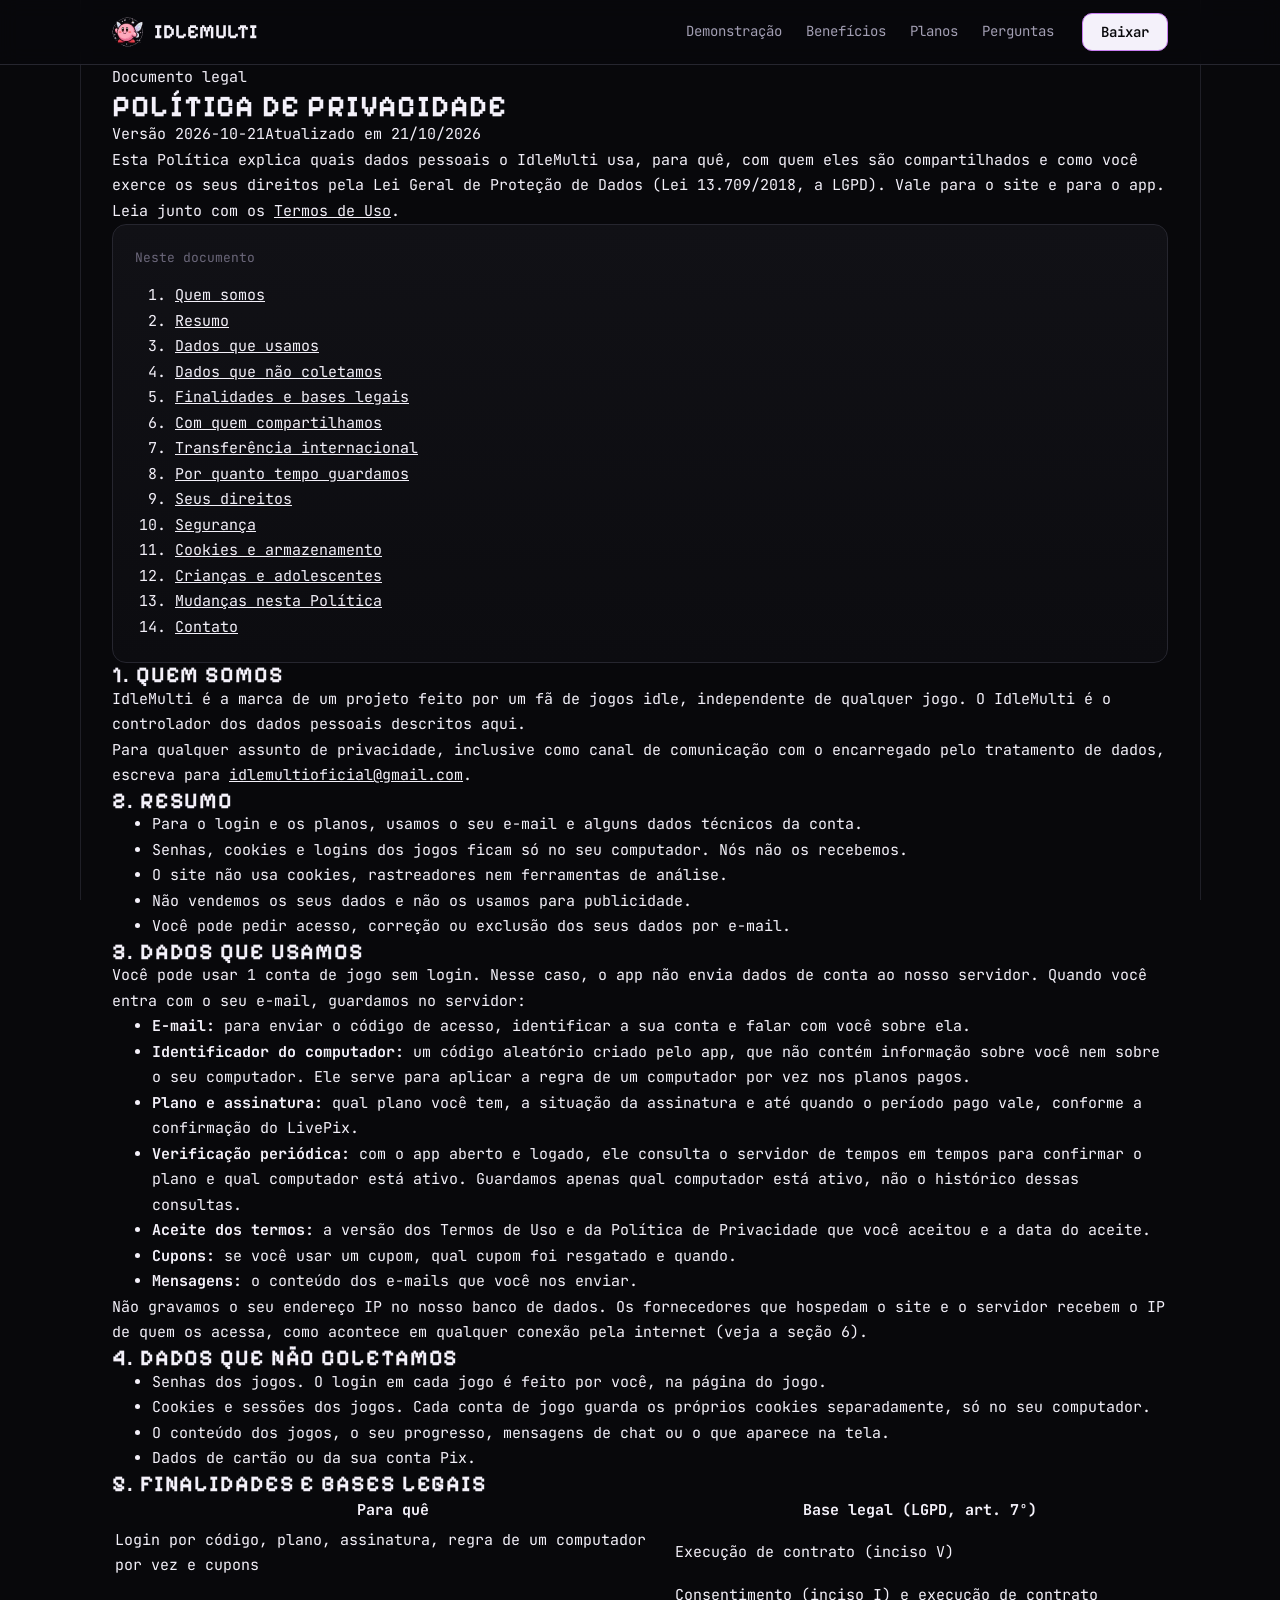
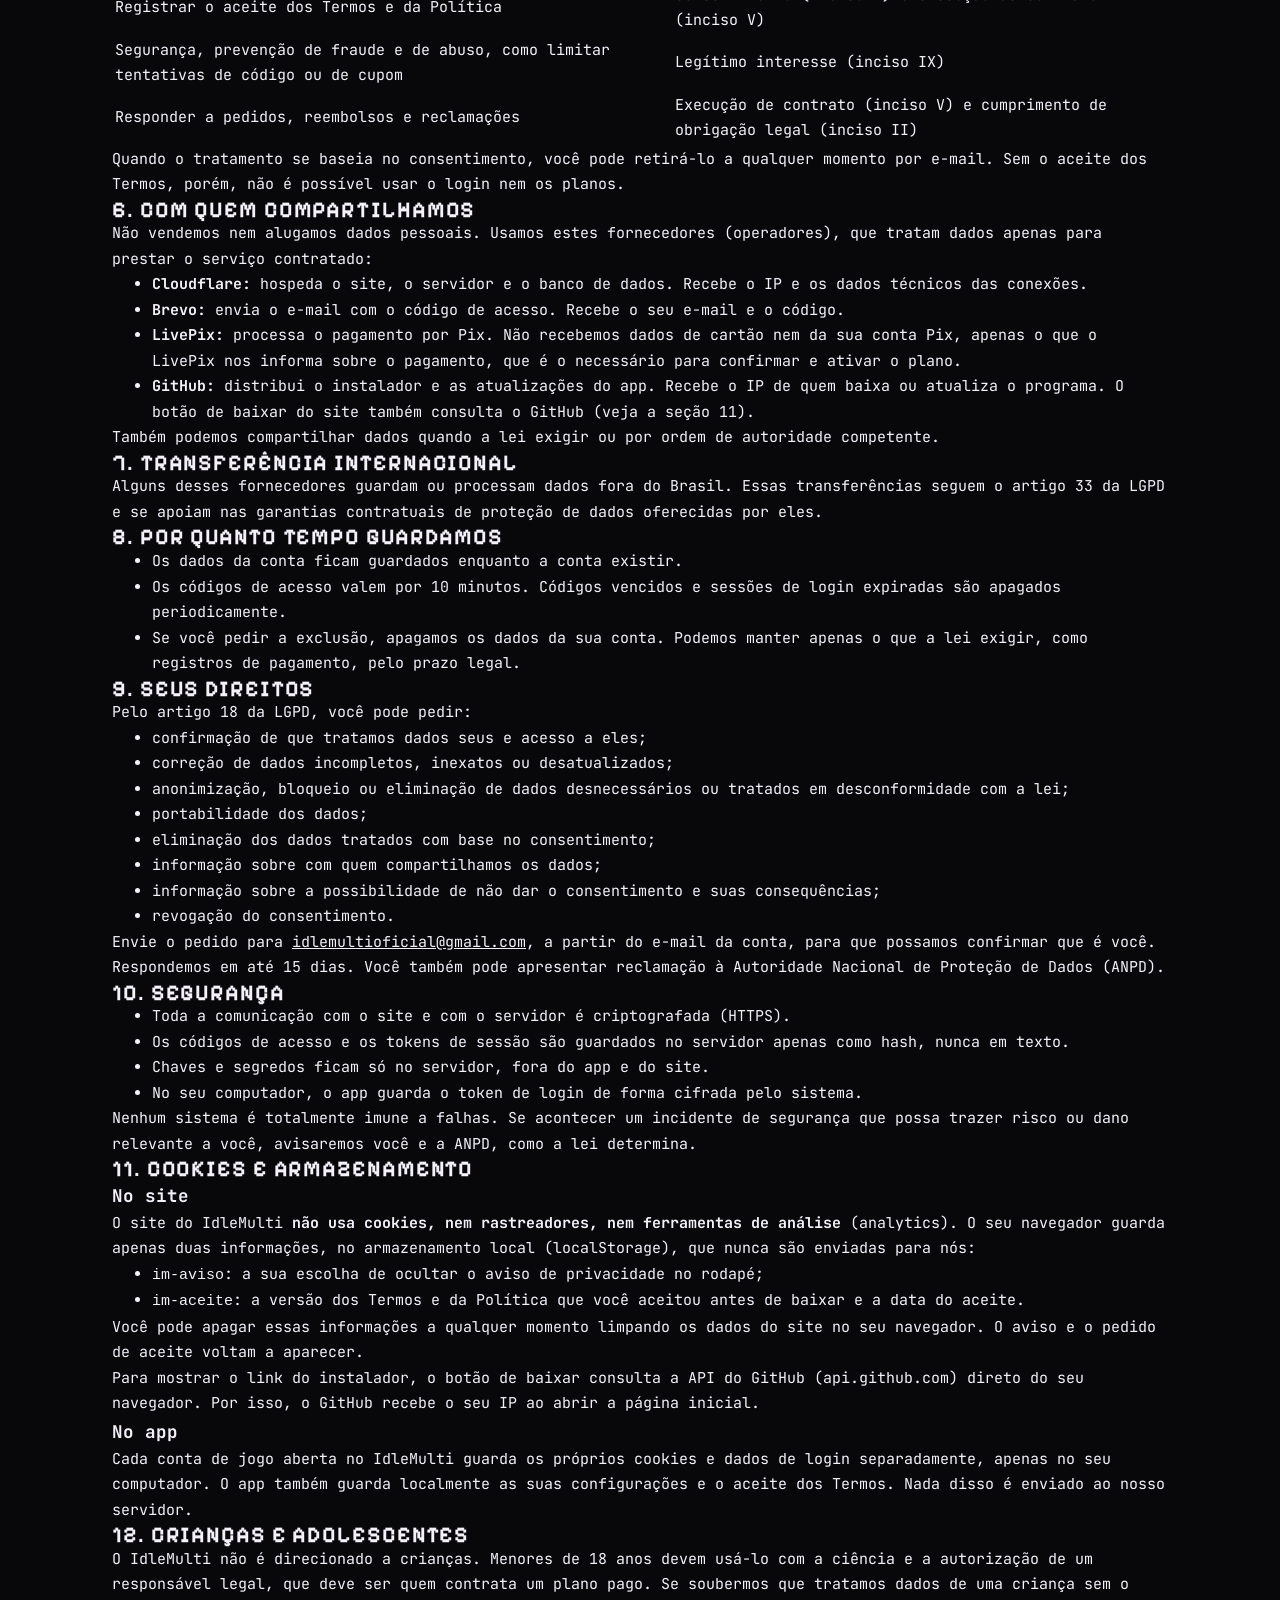
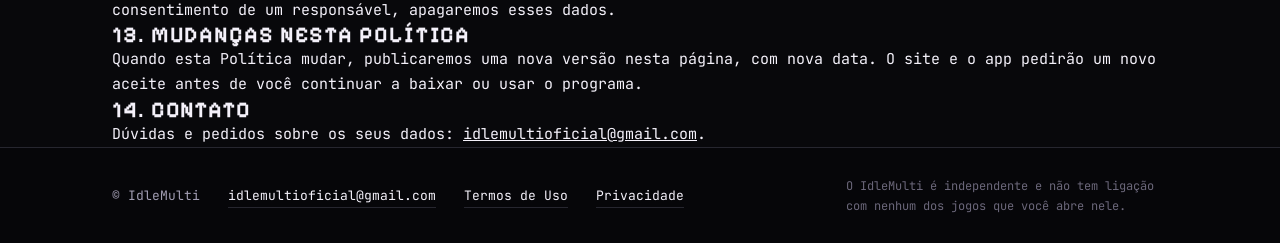
==== public/privacidade.html @ a4b006ac "Privacidade: descrever a verificação periódica com precisão Co-Authored-By: Claude Opus 5.5 <noreply" ====
<!doctype html>
<html lang="pt-BR">
<head>
<meta charset="utf-8">
<meta name="viewport" content="width=device-width, initial-scale=1">
<title>Política de Privacidade - IdleMulti</title>
<meta name="description" content="Política de Privacidade do IdleMulti: quais dados usamos, para quê, com quem compartilhamos e como exercer seus direitos pela LGPD.">
<meta name="theme-color" content="#08080b">
<link rel="icon" href="assets/logo.png" type="image/png">
<link rel="preload" href="assets/fonts/PixelifySans.ttf" as="font" type="font/ttf" crossorigin>
<link rel="stylesheet" href="styles.css">
</head>
<body>

<header class="nav">
  <div class="wrap nav-in">
    <a class="brand" href="/" aria-label="IdleMulti, página inicial">
      <img src="assets/logo.png" alt="" width="32" height="32">
      <span>IdleMulti</span>
    </a>
    <nav aria-label="Seções do site">
      <a href="/#demo">Demonstração</a>
      <a href="/#beneficios">Benefícios</a>
      <a href="/#planos">Planos</a>
      <a href="/#faq">Perguntas</a>
    </nav>
    <a class="btn btn-solid" href="/#planos">Baixar</a>
  </div>
</header>

<main class="doc-page">
  <div class="wrap doc-wrap">
    <header class="doc-head">
      <p class="doc-kicker">Documento legal</p>
      <h1 class="pixel">Política de Privacidade</h1>
      <p class="doc-meta"><span>Versão 2026-10-21</span><span>Atualizado em 21/10/2026</span></p>
      <p class="doc-intro">Esta Política explica quais dados pessoais o IdleMulti usa, para quê, com quem eles são compartilhados e como você exerce os seus direitos pela Lei Geral de Proteção de Dados (Lei 13.709/2018, a LGPD). Vale para o site e para o app. Leia junto com os <a href="/termos.html">Termos de Uso</a>.</p>
    </header>

    <nav class="card toc" aria-label="Neste documento">
      <p class="card-title">Neste documento</p>
      <ol>
        <li><a href="#quem">Quem somos</a></li>
        <li><a href="#resumo">Resumo</a></li>
        <li><a href="#coletamos">Dados que usamos</a></li>
        <li><a href="#nao-coletamos">Dados que não coletamos</a></li>
        <li><a href="#bases">Finalidades e bases legais</a></li>
        <li><a href="#operadores">Com quem compartilhamos</a></li>
        <li><a href="#internacional">Transferência internacional</a></li>
        <li><a href="#retencao">Por quanto tempo guardamos</a></li>
        <li><a href="#direitos">Seus direitos</a></li>
        <li><a href="#seguranca">Segurança</a></li>
        <li><a href="#cookies">Cookies e armazenamento</a></li>
        <li><a href="#menores">Crianças e adolescentes</a></li>
        <li><a href="#mudancas">Mudanças nesta Política</a></li>
        <li><a href="#contato">Contato</a></li>
      </ol>
    </nav>

    <article class="doc">
      <section id="quem">
        <h2 class="pixel">1. Quem somos</h2>
        <p>IdleMulti é a marca de um projeto feito por um fã de jogos idle, independente de qualquer jogo. O IdleMulti é o controlador dos dados pessoais descritos aqui.</p>
        <p>Para qualquer assunto de privacidade, inclusive como canal de comunicação com o encarregado pelo tratamento de dados, escreva para <a href="mailto:idlemultioficial@gmail.com">idlemultioficial@gmail.com</a>.</p>
      </section>

      <section id="resumo">
        <h2 class="pixel">2. Resumo</h2>
        <ul>
          <li>Para o login e os planos, usamos o seu e-mail e alguns dados técnicos da conta.</li>
          <li>Senhas, cookies e logins dos jogos ficam só no seu computador. Nós não os recebemos.</li>
          <li>O site não usa cookies, rastreadores nem ferramentas de análise.</li>
          <li>Não vendemos os seus dados e não os usamos para publicidade.</li>
          <li>Você pode pedir acesso, correção ou exclusão dos seus dados por e-mail.</li>
        </ul>
      </section>

      <section id="coletamos">
        <h2 class="pixel">3. Dados que usamos</h2>
        <p>Você pode usar 1 conta de jogo sem login. Nesse caso, o app não envia dados de conta ao nosso servidor. Quando você entra com o seu e-mail, guardamos no servidor:</p>
        <ul>
          <li><strong>E-mail:</strong> para enviar o código de acesso, identificar a sua conta e falar com você sobre ela.</li>
          <li><strong>Identificador do computador:</strong> um código aleatório criado pelo app, que não contém informação sobre você nem sobre o seu computador. Ele serve para aplicar a regra de um computador por vez nos planos pagos.</li>
          <li><strong>Plano e assinatura:</strong> qual plano você tem, a situação da assinatura e até quando o período pago vale, conforme a confirmação do LivePix.</li>
          <li><strong>Verificação periódica:</strong> com o app aberto e logado, ele consulta o servidor de tempos em tempos para confirmar o plano e qual computador está ativo. Guardamos apenas qual computador está ativo, não o histórico dessas consultas.</li>
          <li><strong>Aceite dos termos:</strong> a versão dos Termos de Uso e da Política de Privacidade que você aceitou e a data do aceite.</li>
          <li><strong>Cupons:</strong> se você usar um cupom, qual cupom foi resgatado e quando.</li>
          <li><strong>Mensagens:</strong> o conteúdo dos e-mails que você nos enviar.</li>
        </ul>
        <p>Não gravamos o seu endereço IP no nosso banco de dados. Os fornecedores que hospedam o site e o servidor recebem o IP de quem os acessa, como acontece em qualquer conexão pela internet (veja a seção 6).</p>
      </section>

      <section id="nao-coletamos">
        <h2 class="pixel">4. Dados que não coletamos</h2>
        <ul>
          <li>Senhas dos jogos. O login em cada jogo é feito por você, na página do jogo.</li>
          <li>Cookies e sessões dos jogos. Cada conta de jogo guarda os próprios cookies separadamente, só no seu computador.</li>
          <li>O conteúdo dos jogos, o seu progresso, mensagens de chat ou o que aparece na tela.</li>
          <li>Dados de cartão ou da sua conta Pix.</li>
        </ul>
      </section>

      <section id="bases">
        <h2 class="pixel">5. Finalidades e bases legais</h2>
        <div class="doc-table">
          <table>
            <thead><tr><th scope="col">Para quê</th><th scope="col">Base legal (LGPD, art. 7º)</th></tr></thead>
            <tbody>
              <tr><td>Login por código, plano, assinatura, regra de um computador por vez e cupons</td><td>Execução de contrato (inciso V)</td></tr>
              <tr><td>Registrar o aceite dos Termos e da Política</td><td>Consentimento (inciso I) e execução de contrato (inciso V)</td></tr>
              <tr><td>Segurança, prevenção de fraude e de abuso, como limitar tentativas de código ou de cupom</td><td>Legítimo interesse (inciso IX)</td></tr>
              <tr><td>Responder a pedidos, reembolsos e reclamações</td><td>Execução de contrato (inciso V) e cumprimento de obrigação legal (inciso II)</td></tr>
            </tbody>
          </table>
        </div>
        <p>Quando o tratamento se baseia no consentimento, você pode retirá-lo a qualquer momento por e-mail. Sem o aceite dos Termos, porém, não é possível usar o login nem os planos.</p>
      </section>

      <section id="operadores">
        <h2 class="pixel">6. Com quem compartilhamos</h2>
        <p>Não vendemos nem alugamos dados pessoais. Usamos estes fornecedores (operadores), que tratam dados apenas para prestar o serviço contratado:</p>
        <ul>
          <li><strong>Cloudflare:</strong> hospeda o site, o servidor e o banco de dados. Recebe o IP e os dados técnicos das conexões.</li>
          <li><strong>Brevo:</strong> envia o e-mail com o código de acesso. Recebe o seu e-mail e o código.</li>
          <li><strong>LivePix:</strong> processa o pagamento por Pix. Não recebemos dados de cartão nem da sua conta Pix, apenas o que o LivePix nos informa sobre o pagamento, que é o necessário para confirmar e ativar o plano.</li>
          <li><strong>GitHub:</strong> distribui o instalador e as atualizações do app. Recebe o IP de quem baixa ou atualiza o programa. O botão de baixar do site também consulta o GitHub (veja a seção 11).</li>
        </ul>
        <p>Também podemos compartilhar dados quando a lei exigir ou por ordem de autoridade competente.</p>
      </section>

      <section id="internacional">
        <h2 class="pixel">7. Transferência internacional</h2>
        <p>Alguns desses fornecedores guardam ou processam dados fora do Brasil. Essas transferências seguem o artigo 33 da LGPD e se apoiam nas garantias contratuais de proteção de dados oferecidas por eles.</p>
      </section>

      <section id="retencao">
        <h2 class="pixel">8. Por quanto tempo guardamos</h2>
        <ul>
          <li>Os dados da conta ficam guardados enquanto a conta existir.</li>
          <li>Os códigos de acesso valem por 10 minutos. Códigos vencidos e sessões de login expiradas são apagados periodicamente.</li>
          <li>Se você pedir a exclusão, apagamos os dados da sua conta. Podemos manter apenas o que a lei exigir, como registros de pagamento, pelo prazo legal.</li>
        </ul>
      </section>

      <section id="direitos">
        <h2 class="pixel">9. Seus direitos</h2>
        <p>Pelo artigo 18 da LGPD, você pode pedir:</p>
        <ul>
          <li>confirmação de que tratamos dados seus e acesso a eles;</li>
          <li>correção de dados incompletos, inexatos ou desatualizados;</li>
          <li>anonimização, bloqueio ou eliminação de dados desnecessários ou tratados em desconformidade com a lei;</li>
          <li>portabilidade dos dados;</li>
          <li>eliminação dos dados tratados com base no consentimento;</li>
          <li>informação sobre com quem compartilhamos os dados;</li>
          <li>informação sobre a possibilidade de não dar o consentimento e suas consequências;</li>
          <li>revogação do consentimento.</li>
        </ul>
        <p>Envie o pedido para <a href="mailto:idlemultioficial@gmail.com">idlemultioficial@gmail.com</a>, a partir do e-mail da conta, para que possamos confirmar que é você. Respondemos em até 15 dias. Você também pode apresentar reclamação à Autoridade Nacional de Proteção de Dados (ANPD).</p>
      </section>

      <section id="seguranca">
        <h2 class="pixel">10. Segurança</h2>
        <ul>
          <li>Toda a comunicação com o site e com o servidor é criptografada (HTTPS).</li>
          <li>Os códigos de acesso e os tokens de sessão são guardados no servidor apenas como hash, nunca em texto.</li>
          <li>Chaves e segredos ficam só no servidor, fora do app e do site.</li>
          <li>No seu computador, o app guarda o token de login de forma cifrada pelo sistema.</li>
        </ul>
        <p>Nenhum sistema é totalmente imune a falhas. Se acontecer um incidente de segurança que possa trazer risco ou dano relevante a você, avisaremos você e a ANPD, como a lei determina.</p>
      </section>

      <section id="cookies">
        <h2 class="pixel">11. Cookies e armazenamento</h2>
        <h3>No site</h3>
        <p>O site do IdleMulti <strong>não usa cookies, nem rastreadores, nem ferramentas de análise</strong> (analytics). O seu navegador guarda apenas duas informações, no armazenamento local (localStorage), que nunca são enviadas para nós:</p>
        <ul>
          <li><code>im-aviso</code>: a sua escolha de ocultar o aviso de privacidade no rodapé;</li>
          <li><code>im-aceite</code>: a versão dos Termos e da Política que você aceitou antes de baixar e a data do aceite.</li>
        </ul>
        <p>Você pode apagar essas informações a qualquer momento limpando os dados do site no seu navegador. O aviso e o pedido de aceite voltam a aparecer.</p>
        <p>Para mostrar o link do instalador, o botão de baixar consulta a API do GitHub (api.github.com) direto do seu navegador. Por isso, o GitHub recebe o seu IP ao abrir a página inicial.</p>
        <h3>No app</h3>
        <p>Cada conta de jogo aberta no IdleMulti guarda os próprios cookies e dados de login separadamente, apenas no seu computador. O app também guarda localmente as suas configurações e o aceite dos Termos. Nada disso é enviado ao nosso servidor.</p>
      </section>

      <section id="menores">
        <h2 class="pixel">12. Crianças e adolescentes</h2>
        <p>O IdleMulti não é direcionado a crianças. Menores de 18 anos devem usá-lo com a ciência e a autorização de um responsável legal, que deve ser quem contrata um plano pago. Se soubermos que tratamos dados de uma criança sem o consentimento de um responsável, apagaremos esses dados.</p>
      </section>

      <section id="mudancas">
        <h2 class="pixel">13. Mudanças nesta Política</h2>
        <p>Quando esta Política mudar, publicaremos uma nova versão nesta página, com nova data. O site e o app pedirão um novo aceite antes de você continuar a baixar ou usar o programa.</p>
      </section>

      <section id="contato">
        <h2 class="pixel">14. Contato</h2>
        <p>Dúvidas e pedidos sobre os seus dados: <a href="mailto:idlemultioficial@gmail.com">idlemultioficial@gmail.com</a>.</p>
      </section>
    </article>
  </div>
</main>

<footer class="foot">
  <div class="wrap foot-in">
    <span>© IdleMulti</span>
    <a href="mailto:idlemultioficial@gmail.com">idlemultioficial@gmail.com</a>
    <a href="/termos.html">Termos de Uso</a>
    <a href="/privacidade.html" aria-current="page">Privacidade</a>
    <span class="fine">O IdleMulti é independente e não tem ligação com nenhum dos jogos que você abre nele.</span>
  </div>
</footer>

<script src="main.js" defer></script>
</body>
</html>
---- public/styles.css ----
@font-face { font-family: "Pixelify Sans"; src: url("assets/fonts/PixelifySans.ttf") format("truetype"); font-weight: 400 700; font-display: swap; }
@font-face { font-family: "JetBrains Mono"; src: url("assets/fonts/JetBrainsMono.ttf") format("truetype"); font-weight: 100 800; font-display: swap; }

:root {
  --bg: #08080b;
  --surface: #111116;
  --raised: #18181f;
  --line: #26262f;
  --text: #f4f1fa;
  --muted: #a29eb3;
  --faint: #6b677a;
  --ring: #c77df0;
  --ring-deep: #6d3fd8;
  --grad: linear-gradient(120deg, #6d3fd8, #c77df0 60%, #e48ae6);
  --glow: 0 0 28px rgba(160, 100, 240, .45);
  --font-pixel: "Pixelify Sans", "JetBrains Mono", monospace;
  --font-mono: "JetBrains Mono", ui-monospace, "Cascadia Mono", Consolas, monospace;
  --col: 1120px;
}

* { box-sizing: border-box; margin: 0; }
html { background: var(--bg); scroll-behavior: smooth; scroll-padding-top: 76px; }
body {
  color: var(--text); font: 400 15px/1.7 var(--font-mono);
  -webkit-font-smoothing: antialiased; min-width: 320px;
}
/* Linhas de grade verticais nas bordas da coluna, como na referência */
body::before {
  content: ""; position: fixed; inset: 0; z-index: -1; pointer-events: none;
  background:
    linear-gradient(var(--line), var(--line)) calc(50% - var(--col) / 2) 0 / 1px 100% no-repeat,
    linear-gradient(var(--line), var(--line)) calc(50% + var(--col) / 2) 0 / 1px 100% no-repeat;
  opacity: .8;
}
img { display: block; max-width: 100%; height: auto; }
a { color: inherit; }
kbd { padding: 1px 6px; font: inherit; font-size: .85em; border: 1px solid var(--line); border-radius: 5px; background: var(--raised); }
:focus-visible { outline: 2px solid var(--ring); outline-offset: 3px; border-radius: 6px; }

.wrap { width: 100%; max-width: var(--col); margin-inline: auto; padding-inline: 32px; }
.narrow { max-width: 820px; }

/* Títulos em pixel, maiúsculas */
.pixel { font-family: var(--font-pixel); font-weight: 700; text-transform: uppercase; line-height: 1.05; letter-spacing: .04em; }
.glow {
  color: var(--ring); text-shadow: var(--glow);
  background: var(--grad); -webkit-background-clip: text; background-clip: text; -webkit-text-fill-color: transparent;
  filter: drop-shadow(0 0 14px rgba(160, 100, 240, .5));
}

/* Botões */
.btn {
  display: inline-flex; align-items: center; justify-content: center; gap: 8px;
  padding: 10px 18px; border: 1px solid var(--line); border-radius: 10px;
  font: 600 14px/1.2 var(--font-mono); text-decoration: none; color: var(--text);
  background: transparent; cursor: pointer; transition: background .15s, border-color .15s, box-shadow .15s;
}
.btn-lg { padding: 14px 24px; font-size: 15px; }
.btn-solid { background: var(--text); color: var(--bg); border-color: var(--ring); box-shadow: 0 0 0 0 rgba(199, 125, 240, 0); }
.btn-solid:hover { background: #fff; box-shadow: var(--glow); }
.btn-ghost:hover { border-color: var(--ring); background: var(--surface); }
.btn[aria-disabled="true"] { opacity: .55; pointer-events: none; }

/* Navegação */
.nav { position: sticky; top: 0; z-index: 10; background: rgba(8, 8, 11, .82); backdrop-filter: blur(10px); border-bottom: 1px solid var(--line); }
.nav-in { display: flex; align-items: center; gap: 28px; height: 64px; }
.brand { display: flex; align-items: center; gap: 10px; text-decoration: none; font: 700 20px/1 var(--font-pixel); text-transform: uppercase; }
.brand img { border-radius: 8px; }
.nav nav { display: flex; gap: 24px; margin-left: auto; }
.nav nav a { color: var(--muted); text-decoration: none; font-size: 14px; }
.nav nav a:hover { color: var(--text); }

/* Hero */
.hero { position: relative; padding-top: 88px; overflow: hidden; }
.hero::after {
  content: ""; position: absolute; z-index: -1; top: -120px; left: 50%; width: 900px; height: 520px; translate: -30% 0;
  background: radial-gradient(closest-side, rgba(109, 63, 216, .32), transparent); pointer-events: none;
}
.hero-in { display: grid; grid-template-columns: minmax(0, 1.15fr) minmax(0, .85fr); gap: 56px; align-items: center; padding-bottom: 96px; }
.hero h1 { font-size: clamp(34px, 5.6vw, 66px); }
.hero h1 .glow { display: block; margin-top: 6px; white-space: nowrap; }
.cursor { display: inline-block; width: .42em; height: .78em; margin-left: .12em; background: var(--ring); vertical-align: -.02em; animation: blink 1.1s steps(1) infinite; -webkit-text-fill-color: initial; }
@keyframes blink { 50% { opacity: 0; } }
.lead { max-width: 54ch; margin-top: 28px; color: var(--muted); font-size: 16px; }
.cta-row { display: flex; flex-wrap: wrap; gap: 12px; margin-top: 32px; }
.note { margin-top: 16px; color: var(--faint); font-size: 13px; }

/* Faixa listrada da referência */
.band {
  height: 56px; border-top: 1px solid var(--line);
  background: repeating-linear-gradient(90deg, #17171e 0 2px, transparent 2px 9px);
  -webkit-mask-image: linear-gradient(180deg, #000, transparent); mask-image: linear-gradient(180deg, #000, transparent);
}

/* Cards */
.card { background: linear-gradient(180deg, var(--surface), #0c0c10); border: 1px solid var(--line); border-radius: 14px; padding: 22px; }
.card-title { color: var(--faint); font-size: 13px; margin-bottom: 14px; }
.card-foot { margin-top: 14px; color: var(--faint); font-size: 12px; }

/* Lista de contas (hero) */
.rows { list-style: none; padding: 0; display: grid; gap: 8px; }
.rows li {
  display: grid; grid-template-columns: 34px 1fr auto; grid-template-areas: "chip name val" "chip meta val"; column-gap: 12px; align-items: center;
  padding: 10px 12px; border: 1px solid var(--line); border-radius: 10px; background: var(--bg);
  animation: rise .5s both;
}
.rows li:nth-child(2) { animation-delay: .12s; }
.rows li:nth-child(3) { animation-delay: .24s; }
.rows li:nth-child(4) { animation-delay: .36s; }
@keyframes rise { from { opacity: 0; transform: translateY(8px); } }
.chip { grid-area: chip; display: grid; place-items: center; width: 34px; height: 34px; border-radius: 9px; color: #fff; font: 700 15px/1 var(--font-pixel); background: var(--c); }
.r-name { grid-area: name; font-weight: 600; font-size: 14px; }
.r-meta { grid-area: meta; color: var(--faint); font-size: 12px; }
.r-val { grid-area: val; padding: 3px 8px; border: 1px solid var(--line); border-radius: 6px; color: var(--muted); font-size: 12px; }
.is-off { opacity: .55; }

/* Seções */
.sec { padding-block: 104px; }
.sec h2 { font-size: clamp(30px, 4.4vw, 52px); }
.sec-lead { max-width: 62ch; margin-top: 18px; color: var(--muted); }

/* Demonstração */
.window { margin-top: 44px; border: 1px solid var(--line); border-radius: 16px; background: #0a0a0e; box-shadow: var(--glow); overflow: hidden; }
.win-bar { display: flex; gap: 7px; padding: 12px 16px; border-bottom: 1px solid var(--line); background: var(--surface); }
.win-bar span { width: 10px; height: 10px; border-radius: 50%; background: var(--line); }
.win-body { display: grid; grid-template-columns: 190px 1fr; min-height: 340px; }
.win-side { padding: 16px 12px; border-right: 1px solid var(--line); background: #0b0b0f; display: grid; align-content: start; gap: 6px; }
.side-brand { display: flex; align-items: center; gap: 8px; margin-bottom: 12px; font: 700 14px/1 var(--font-pixel); text-transform: uppercase; }
.side-item { display: flex; align-items: center; gap: 10px; padding: 8px 10px; border-radius: 8px; color: var(--muted); font-size: 13px; }
.side-item.on { background: var(--raised); color: var(--text); }
.side-item.dim { opacity: .5; }
.side-item i { width: 14px; height: 14px; border-radius: 4px; background: var(--c); }
.win-grid { display: grid; grid-template-columns: 1fr 1fr; grid-auto-rows: 1fr; gap: 12px; padding: 14px; }
.pane { position: relative; display: grid; align-content: start; gap: 8px; padding: 14px; border: 1px solid var(--line); border-top: 2px solid var(--c); border-radius: 10px; background: var(--surface); }
.pane b { font-size: 13px; }
.pane span { color: var(--faint); font-size: 12px; }
.pane em { display: block; height: 8px; border-radius: 4px; background: var(--raised); }
.pane em:first-of-type { width: 78%; }
.pane em:last-of-type { width: 52%; }
.pane.off { border-top-color: var(--line); }
.pane.off p { color: var(--muted); font-size: 12px; line-height: 1.5; }
.window figcaption, .shots figcaption { padding: 12px 16px; color: var(--faint); font-size: 12px; }
.shots { display: grid; grid-template-columns: minmax(0, 1fr) minmax(0, 1fr); gap: 28px; margin-top: 40px; align-items: start; }
.shots figure { border: 1px solid var(--line); border-radius: 14px; background: var(--surface); overflow: hidden; }
.shots img { width: 100%; }
.shots figure:last-child img { padding: 24px; }

/* Benefícios */
.grid3 { display: grid; grid-template-columns: repeat(3, minmax(0, 1fr)); gap: 16px; margin-top: 44px; }
.feat h3 { font-size: 24px; margin-bottom: 12px; line-height: 1.15; }
.feat p { color: var(--muted); font-size: 14px; }
.feat { transition: border-color .2s; }
.feat:hover { border-color: var(--ring-deep); }

/* Prova social */
.proof { padding-block: 0; }
.facts { display: grid; grid-template-columns: repeat(4, minmax(0, 1fr)); border: 1px solid var(--line); border-radius: 14px; background: var(--surface); }
.facts div { padding: 28px 24px; border-left: 1px solid var(--line); }
.facts div:first-child { border-left: 0; }
.facts dt { font-size: 48px; color: var(--ring); text-shadow: var(--glow); }
.facts dd { margin-top: 8px; color: var(--muted); font-size: 13px; line-height: 1.5; }
.quotes { margin-top: 24px; }

/* Planos */
.plans { align-items: stretch; }
.plan { display: grid; align-content: start; gap: 14px; }
.plan h3 { font-size: 28px; }
.price { font: 700 22px/1 var(--font-pixel); color: var(--ring); }
.price small { margin-left: 4px; color: var(--muted); font: 400 13px var(--font-mono); }
.ticks { list-style: none; padding: 0; display: grid; gap: 8px; margin-bottom: 10px; color: var(--muted); font-size: 14px; }
.ticks li { display: flex; gap: 10px; }
.ticks li::before { content: ""; flex: none; width: 8px; height: 8px; margin-top: 8px; background: var(--ring); box-shadow: 0 0 8px rgba(199, 125, 240, .6); }
.plan .btn { margin-top: auto; }
.plan.hot { border-color: var(--ring-deep); box-shadow: var(--glow); }
.fine { margin-top: 22px; color: var(--faint); font-size: 12px; }

/* FAQ */
details { border-bottom: 1px solid var(--line); }
details:first-of-type { margin-top: 36px; border-top: 1px solid var(--line); }
summary { display: flex; justify-content: space-between; gap: 16px; padding: 20px 4px; cursor: pointer; list-style: none; font-weight: 600; }
summary::-webkit-details-marker { display: none; }
summary::after { content: "+"; flex: none; color: var(--ring); font-size: 20px; line-height: 1; }
details[open] summary::after { content: "\2212"; }
details p { padding: 0 4px 22px; max-width: 64ch; color: var(--muted); }

/* CTA final */
.final { position: relative; text-align: left; padding-top: 24px; }
.final-in { padding-block: 72px 80px; display: grid; justify-items: start; gap: 8px; }
.final h2 { font-size: clamp(32px, 5vw, 60px); }
.final .btn { margin-top: 22px; }

/* Rodapé */
.foot { border-top: 1px solid var(--line); background: #060609; }
.foot-in { display: flex; flex-wrap: wrap; align-items: center; gap: 12px 28px; padding-block: 28px; color: var(--muted); font-size: 13px; }
.foot-in a { color: var(--text); text-decoration: none; border-bottom: 1px solid var(--line); }
.foot-in .fine { margin: 0 0 0 auto; max-width: 46ch; }

/* Responsivo */
@media (max-width: 960px) {
  .hero-in { grid-template-columns: 1fr; gap: 44px; padding-bottom: 72px; }
  .grid3 { grid-template-columns: 1fr; }
  .facts { grid-template-columns: repeat(2, minmax(0, 1fr)); }
  .facts div:nth-child(3) { border-left: 0; }
  .facts div:nth-child(n + 3) { border-top: 1px solid var(--line); }
  .shots { grid-template-columns: 1fr; }
  .foot-in .fine { margin-left: 0; }
}
@media (max-width: 720px) {
  .wrap { padding-inline: 20px; }
  body::before { display: none; }
  .nav nav { display: none; }
  .nav .btn { margin-left: auto; }
  .hero { padding-top: 56px; }
  .sec { padding-block: 72px; }
  .win-body { grid-template-columns: 1fr; }
  .win-side { display: none; }
  .win-grid { grid-template-columns: 1fr; }
}

@media (prefers-reduced-motion: reduce) {
  html { scroll-behavior: auto; }
  .cursor { animation: none; }
  .rows li { animation: none; }
  * { transition: none !important; }
}
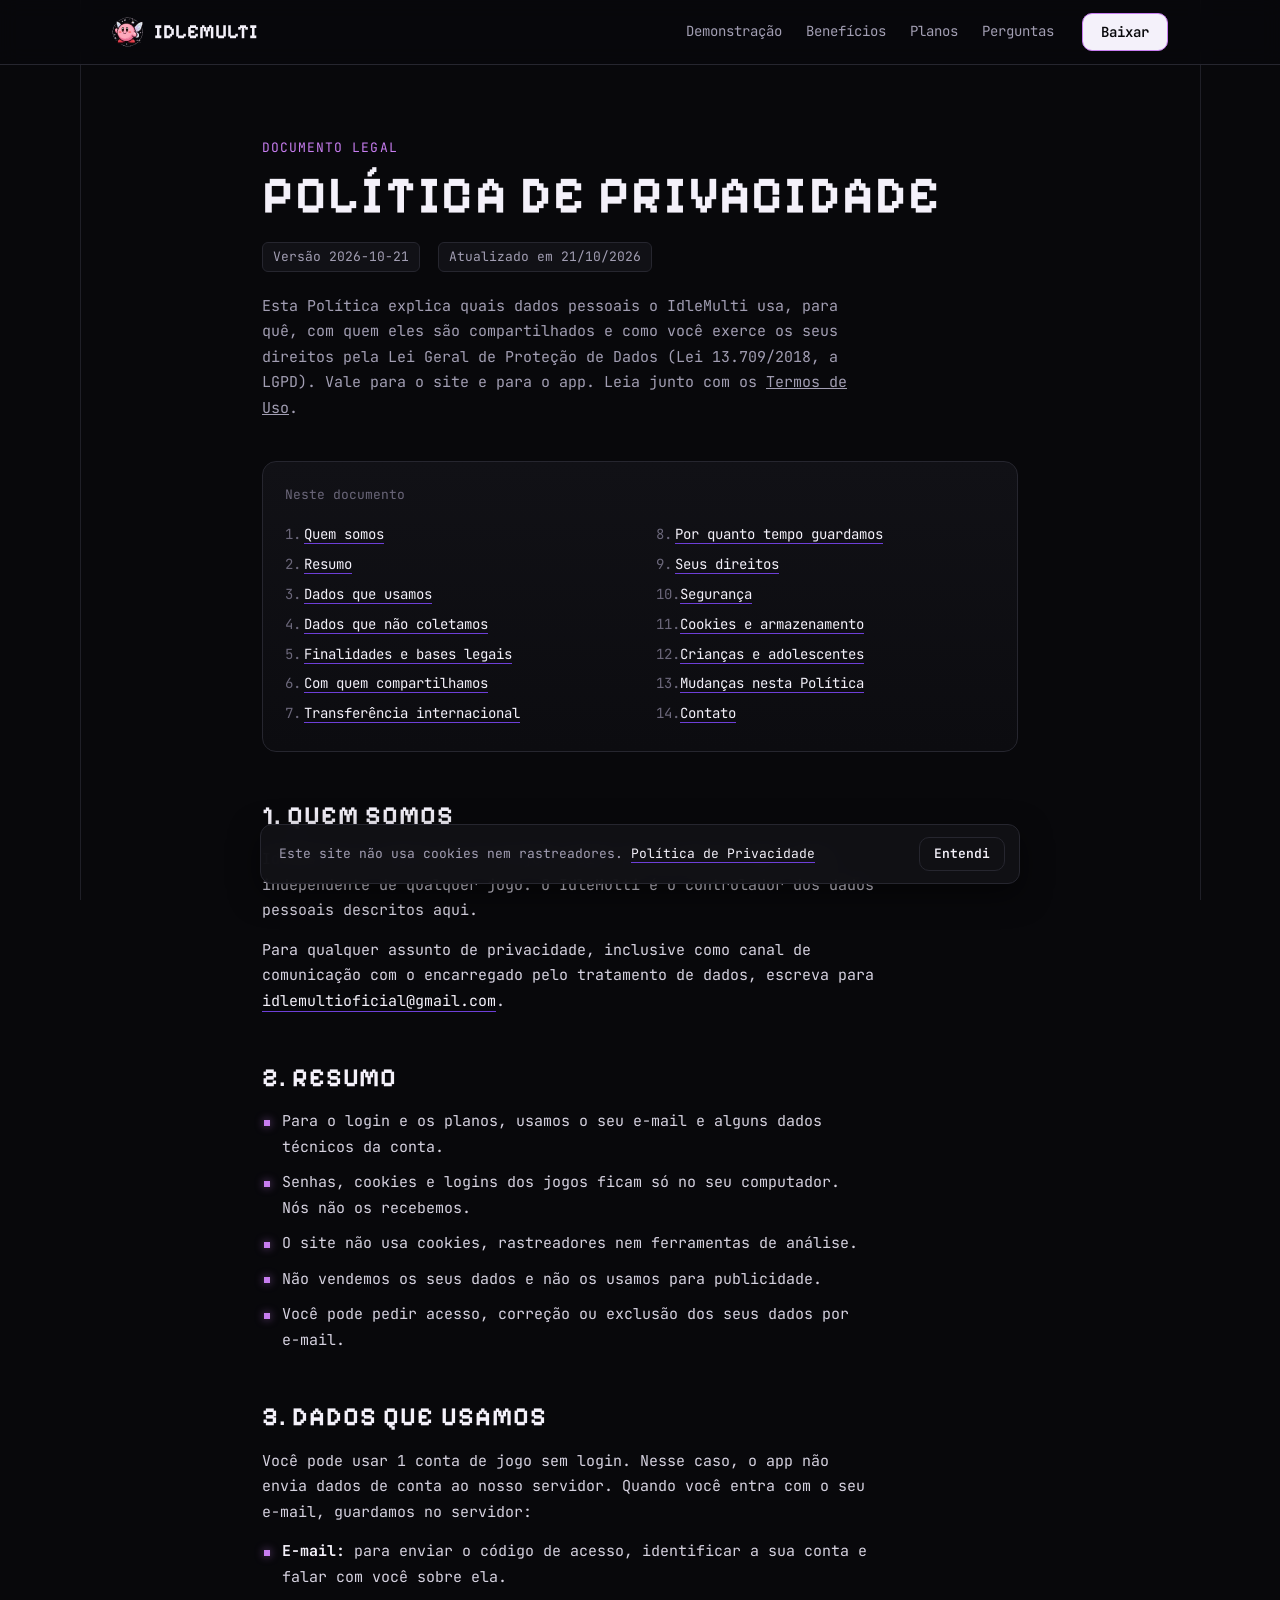
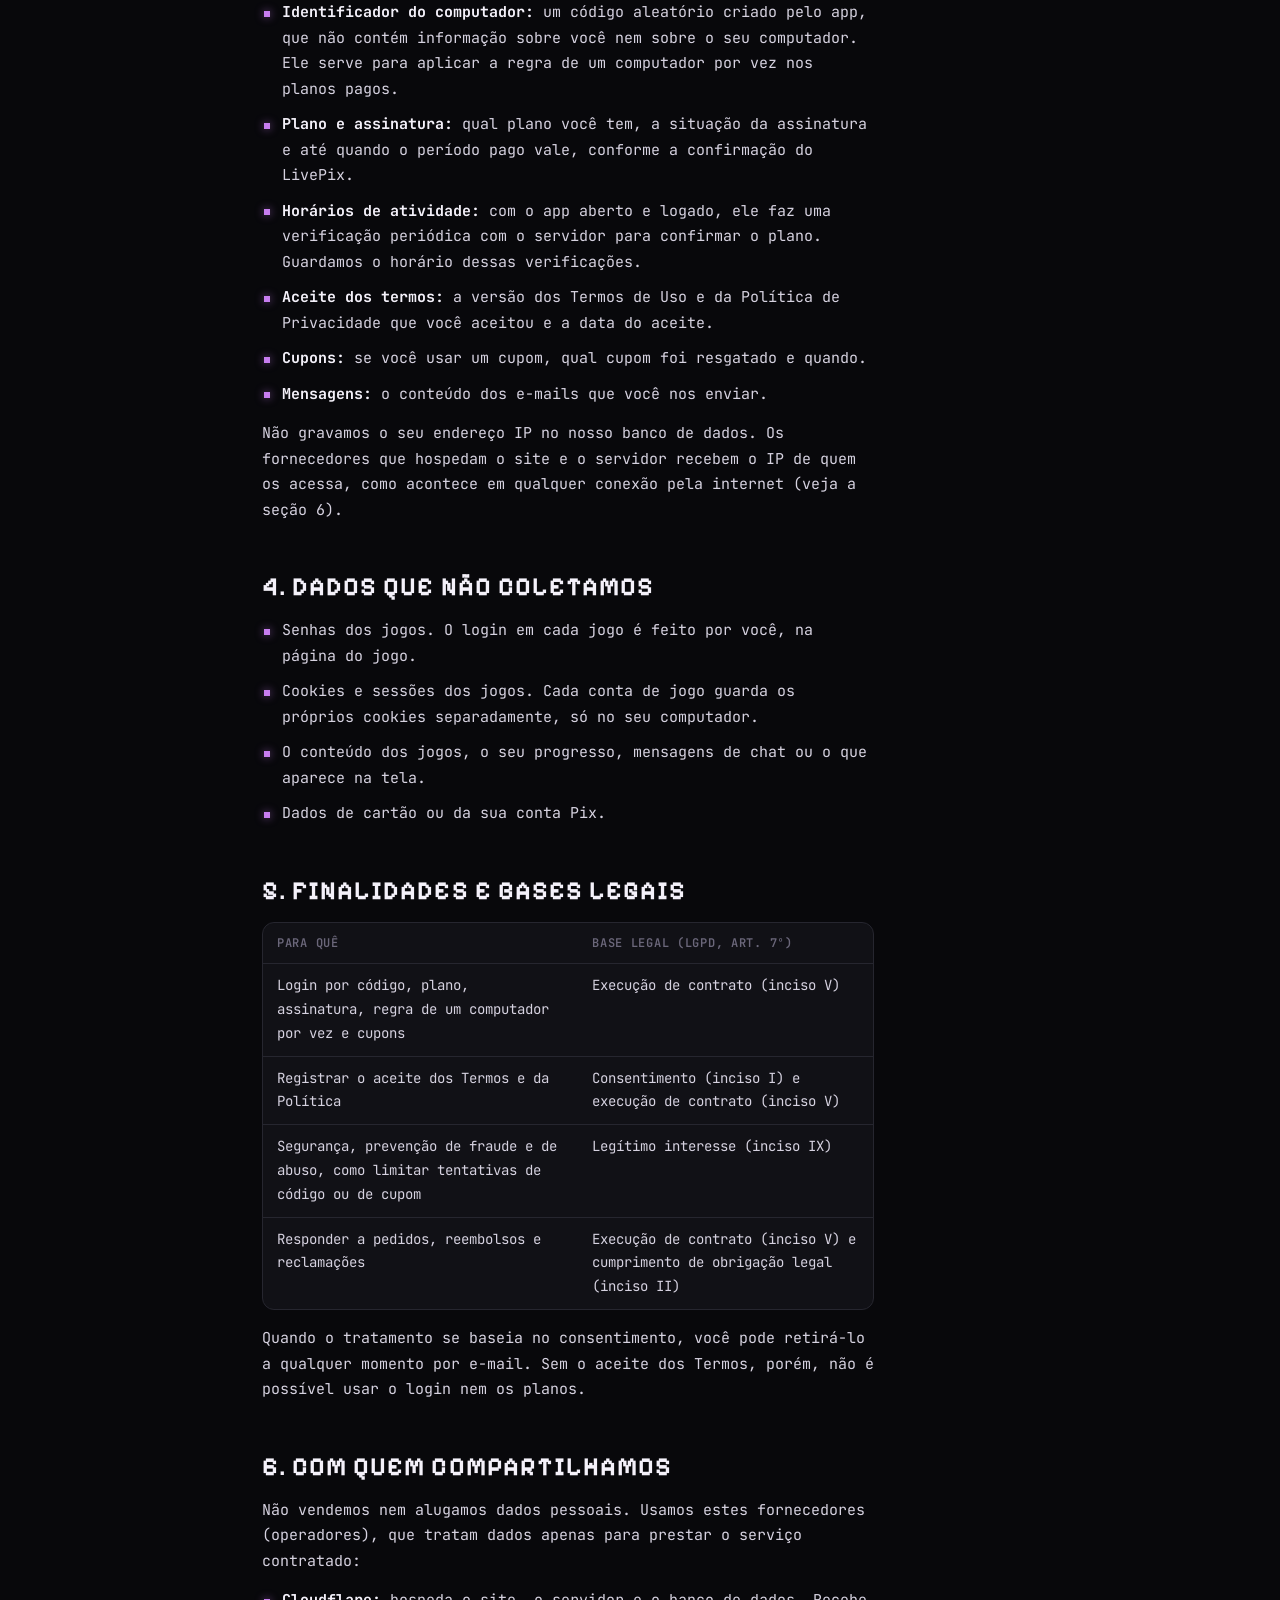
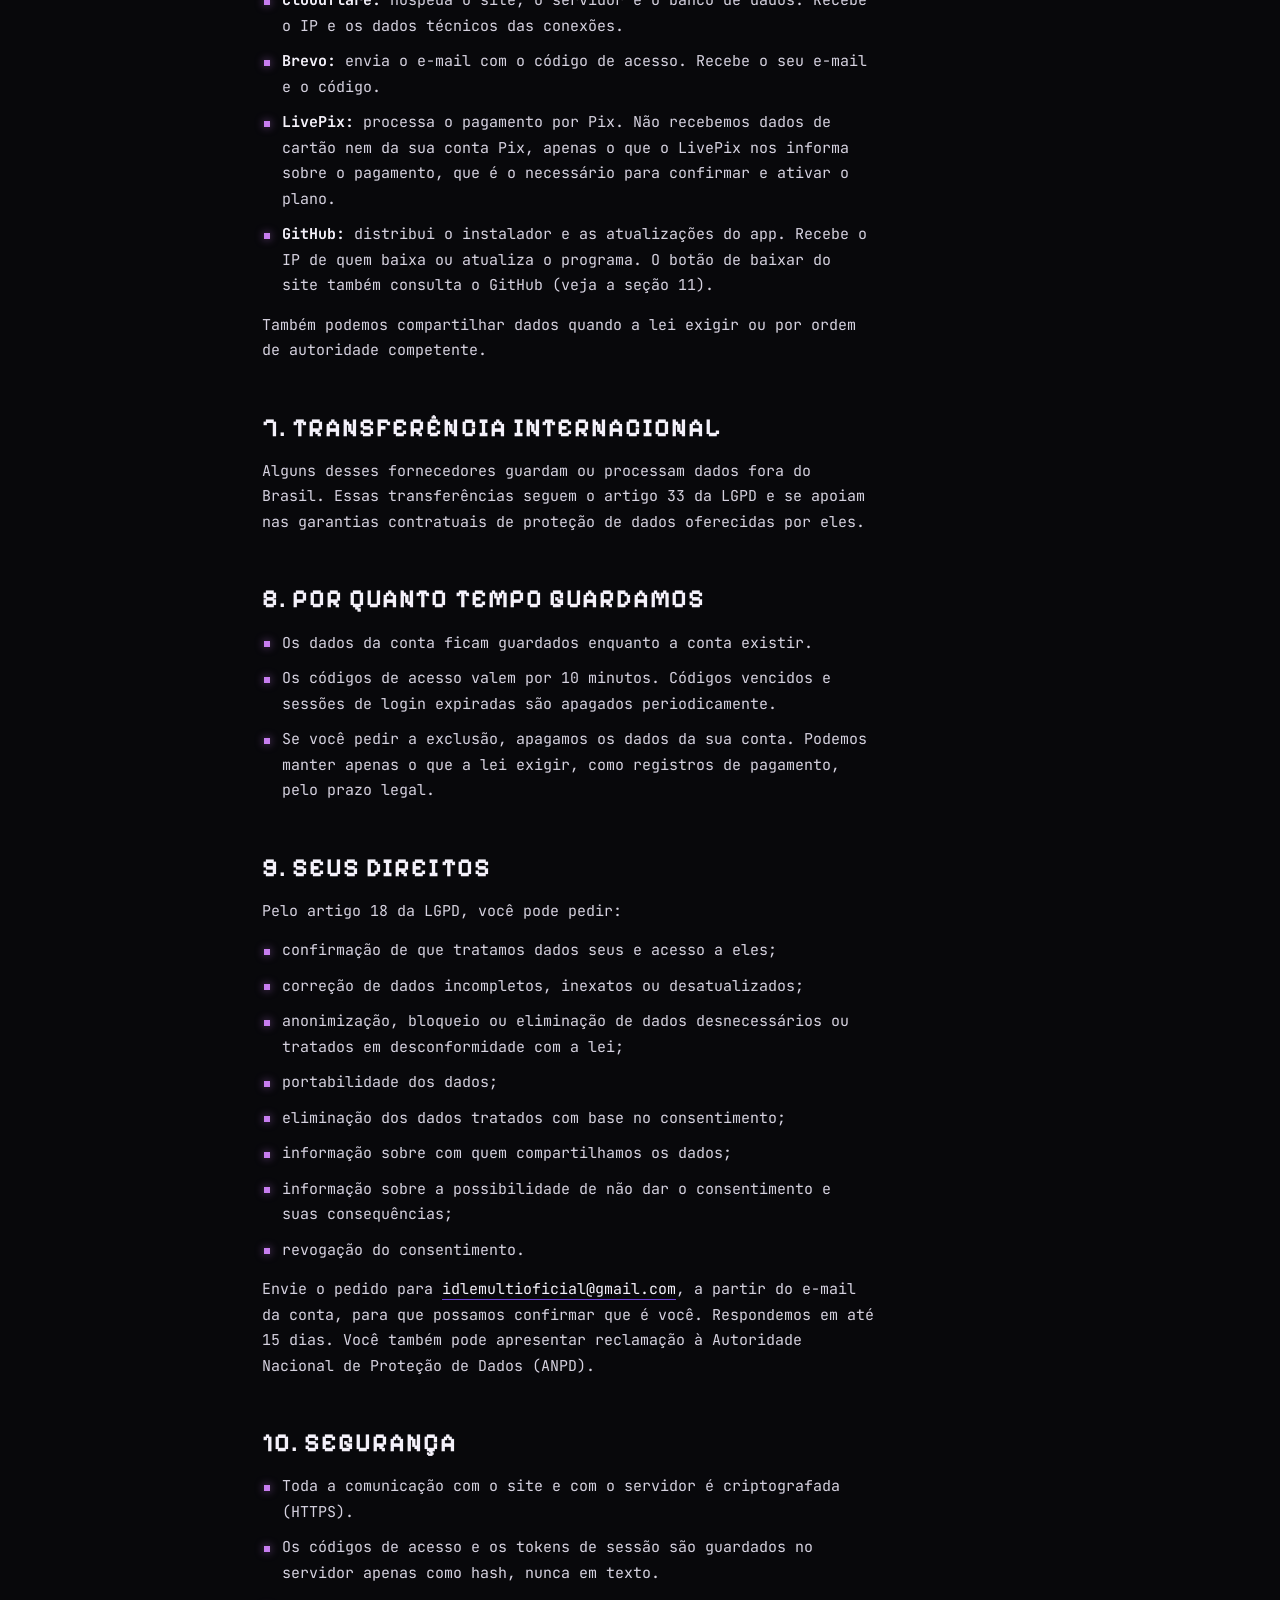
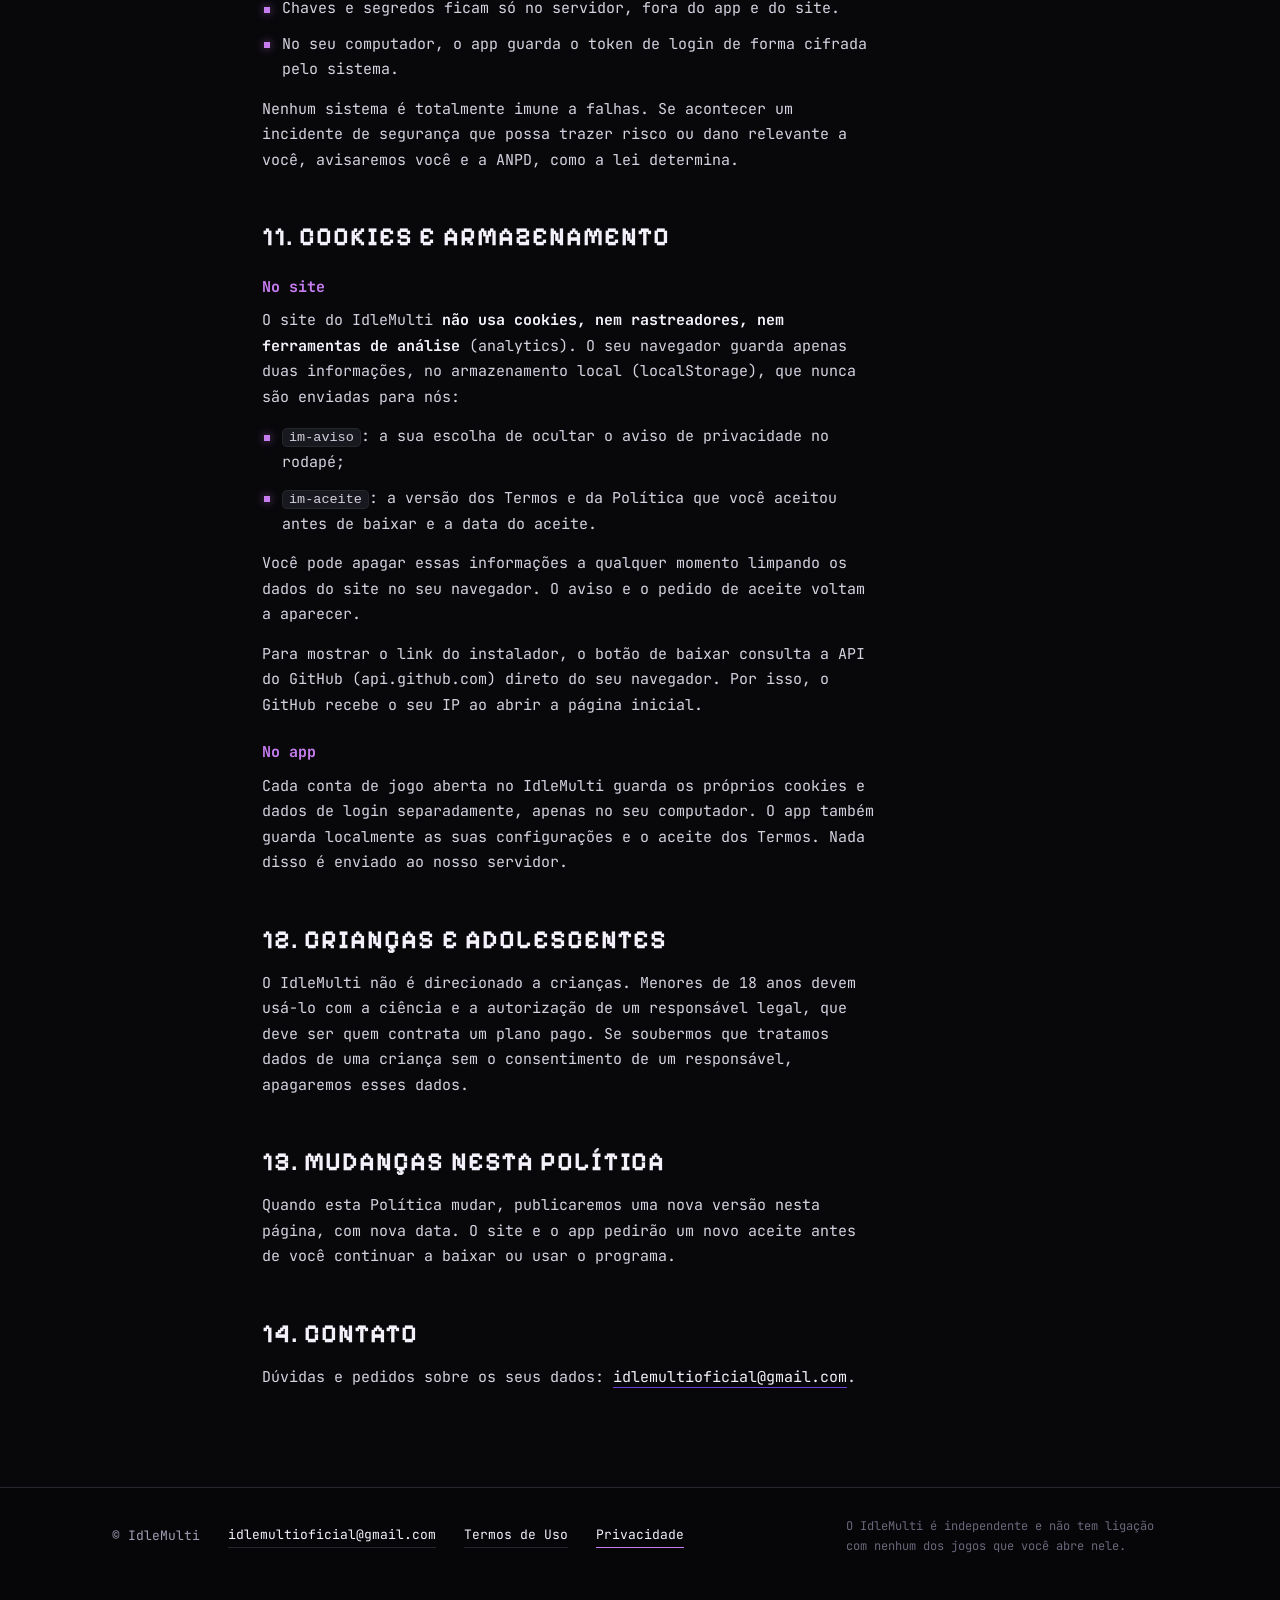
==== commit e6c566ff: "Termos de Uso e Política de Privacidade (versão 2026-10-21), links no rodapé e estilos do aviso e do" ====
--- a/public/privacidade.html
+++ b/public/privacidade.html
@@ -82,7 +82,7 @@
           <li><strong>E-mail:</strong> para enviar o código de acesso, identificar a sua conta e falar com você sobre ela.</li>
           <li><strong>Identificador do computador:</strong> um código aleatório criado pelo app, que não contém informação sobre você nem sobre o seu computador. Ele serve para aplicar a regra de um computador por vez nos planos pagos.</li>
           <li><strong>Plano e assinatura:</strong> qual plano você tem, a situação da assinatura e até quando o período pago vale, conforme a confirmação do LivePix.</li>
-          <li><strong>Verificação periódica:</strong> com o app aberto e logado, ele consulta o servidor de tempos em tempos para confirmar o plano e qual computador está ativo. Guardamos apenas qual computador está ativo, não o histórico dessas consultas.</li>
+          <li><strong>Horários de atividade:</strong> com o app aberto e logado, ele faz uma verificação periódica com o servidor para confirmar o plano. Guardamos o horário dessas verificações.</li>
           <li><strong>Aceite dos termos:</strong> a versão dos Termos de Uso e da Política de Privacidade que você aceitou e a data do aceite.</li>
           <li><strong>Cupons:</strong> se você usar um cupom, qual cupom foi resgatado e quando.</li>
           <li><strong>Mensagens:</strong> o conteúdo dos e-mails que você nos enviar.</li>
--- a/public/styles.css
+++ b/public/styles.css
@@ -96,6 +96,12 @@
 .card { background: linear-gradient(180deg, var(--surface), #0c0c10); border: 1px solid var(--line); border-radius: 14px; padding: 22px; }
 .card-title { color: var(--faint); font-size: 13px; margin-bottom: 14px; }
 .card-foot { margin-top: 14px; color: var(--faint); font-size: 12px; }
+
+/* Cores das contas de exemplo (classes em vez de style inline, por causa da CSP) */
+.c-red { --c: #ff6b6b; }
+.c-blue { --c: #4dabf7; }
+.c-violet { --c: #b197fc; }
+.c-yellow { --c: #ffd43b; }
 
 /* Lista de contas (hero) */
 .rows { list-style: none; padding: 0; display: grid; gap: 8px; }
@@ -195,6 +201,61 @@
 .foot-in a { color: var(--text); text-decoration: none; border-bottom: 1px solid var(--line); }
 .foot-in .fine { margin: 0 0 0 auto; max-width: 46ch; }
 
+/* Páginas legais (termos.html, privacidade.html): texto longo legível */
+.doc-wrap { max-width: 820px; padding-block: 72px 96px; }
+.doc-kicker { color: var(--ring); font-size: 13px; letter-spacing: .08em; text-transform: uppercase; }
+.doc-head h1 { margin-top: 10px; font-size: clamp(30px, 5vw, 52px); }
+.doc-meta { display: flex; flex-wrap: wrap; gap: 6px 18px; margin-top: 18px; color: var(--muted); font-size: 13px; }
+.doc-meta span { padding: 3px 10px; border: 1px solid var(--line); border-radius: 6px; background: var(--surface); }
+.doc-intro { max-width: 68ch; margin-top: 22px; color: var(--muted); }
+.toc { margin-top: 40px; }
+.toc ol { margin: 0; padding-left: 0; list-style: none; columns: 2; column-gap: 32px; counter-reset: toc; font-size: 14px; }
+.toc li { counter-increment: toc; break-inside: avoid; padding: 3px 0; }
+.toc li::before { content: counter(toc) "."; display: inline-block; min-width: 2.4ch; color: var(--faint); }
+.toc a, .doc a { color: var(--text); text-decoration: none; border-bottom: 1px solid var(--ring-deep); }
+.toc a:hover, .doc a:hover { border-bottom-color: var(--ring); }
+.doc { max-width: 68ch; }
+.doc section { padding-top: 48px; }
+.doc h2 { font-size: clamp(20px, 3vw, 26px); line-height: 1.2; margin-bottom: 16px; }
+.doc h3 { margin: 22px 0 8px; font-size: 15px; color: var(--ring); }
+.doc p, .doc ul { color: #d6d2e0; }
+.doc p + p, .doc p + ul, .doc ul + p { margin-top: 14px; }
+.doc ul { padding-left: 0; list-style: none; display: grid; gap: 10px; }
+.doc ul li { position: relative; padding-left: 20px; }
+.doc ul li::before { content: ""; position: absolute; left: 2px; top: .7em; width: 6px; height: 6px; background: var(--ring); box-shadow: 0 0 8px rgba(199, 125, 240, .6); }
+.doc strong { color: var(--text); }
+.doc code { padding: 1px 6px; border: 1px solid var(--line); border-radius: 5px; background: var(--raised); font-size: .9em; }
+.doc-table { margin: 6px 0 16px; overflow-x: auto; border: 1px solid var(--line); border-radius: 12px; background: var(--surface); }
+.doc-table table { width: 100%; border-collapse: collapse; font-size: 14px; }
+.doc-table th, .doc-table td { padding: 10px 14px; text-align: left; vertical-align: top; border-top: 1px solid var(--line); }
+.doc-table thead th { border-top: 0; color: var(--faint); font-weight: 600; font-size: 12px; text-transform: uppercase; letter-spacing: .06em; }
+.doc-table td { color: #d6d2e0; }
+.foot-in a[aria-current="page"] { border-bottom-color: var(--ring); }
+
+/* Aviso de privacidade (barra fixa discreta, não bloqueia nada) */
+.privacy-bar {
+  position: fixed; z-index: 20; left: 50%; bottom: 16px; translate: -50% 0; width: min(calc(100% - 32px), 760px);
+  display: flex; align-items: center; gap: 10px 18px; padding: 12px 14px 12px 18px;
+  border: 1px solid var(--line); border-radius: 12px; background: rgba(17, 17, 22, .94); backdrop-filter: blur(10px);
+  box-shadow: 0 10px 30px rgba(0, 0, 0, .5); color: var(--muted); font-size: 13px; line-height: 1.5;
+}
+.has-privacy-bar .foot { padding-bottom: 84px; }
+.privacy-bar p { flex: 1; }
+.privacy-bar a { color: var(--text); text-decoration: none; border-bottom: 1px solid var(--ring-deep); white-space: nowrap; }
+.privacy-bar .btn { flex: none; padding: 8px 14px; font-size: 13px; }
+
+/* Diálogo de aceite antes de baixar */
+.accept { width: min(calc(100% - 32px), 480px); max-height: calc(100% - 32px); margin: auto; padding: 0; color: var(--text); border: 1px solid var(--ring-deep); border-radius: 14px; background: linear-gradient(180deg, var(--surface), #0c0c10); box-shadow: var(--glow); }
+.accept::backdrop { background: rgba(4, 4, 6, .78); backdrop-filter: blur(3px); }
+.accept-body { display: grid; gap: 16px; padding: 24px; }
+.accept h2 { font-size: 26px; }
+.accept p { color: var(--muted); font-size: 14px; }
+.accept-check { display: flex; gap: 12px; align-items: flex-start; padding: 14px; border: 1px solid var(--line); border-radius: 10px; background: var(--bg); font-size: 14px; cursor: pointer; }
+.accept-check input { flex: none; width: 18px; height: 18px; margin-top: 3px; accent-color: var(--ring); cursor: pointer; }
+.accept-check a { color: var(--text); border-bottom: 1px solid var(--ring); text-decoration: none; }
+.accept-actions { display: flex; flex-wrap: wrap; justify-content: flex-end; gap: 10px; }
+.accept .btn:disabled { opacity: .45; cursor: not-allowed; box-shadow: none; }
+
 /* Responsivo */
 @media (max-width: 960px) {
   .hero-in { grid-template-columns: 1fr; gap: 44px; padding-bottom: 72px; }
@@ -215,6 +276,11 @@
   .win-body { grid-template-columns: 1fr; }
   .win-side { display: none; }
   .win-grid { grid-template-columns: 1fr; }
+  .doc-wrap { padding-block: 48px 72px; }
+  .toc ol { columns: 1; }
+  .privacy-bar { flex-wrap: wrap; bottom: 10px; }
+  .privacy-bar .btn { margin-left: auto; }
+  .has-privacy-bar .foot { padding-bottom: 120px; }
 }
 
 @media (prefers-reduced-motion: reduce) {
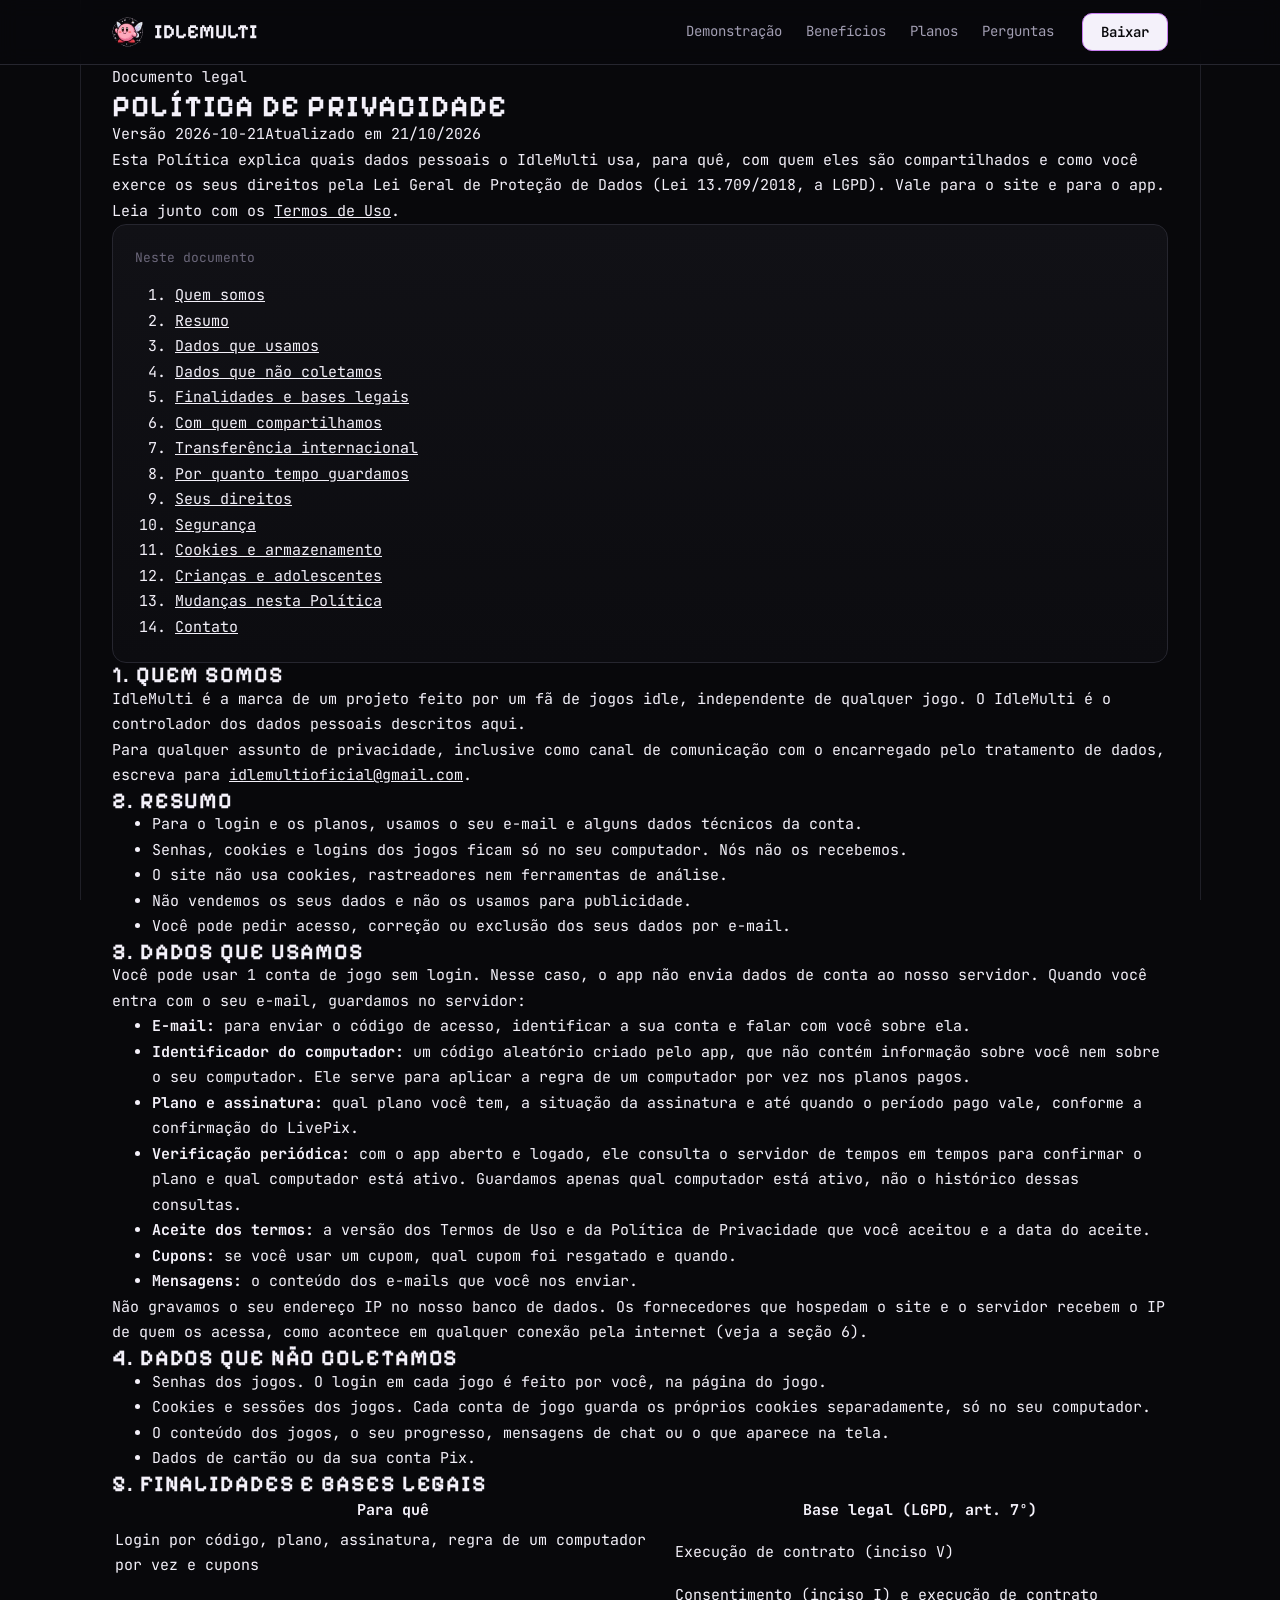
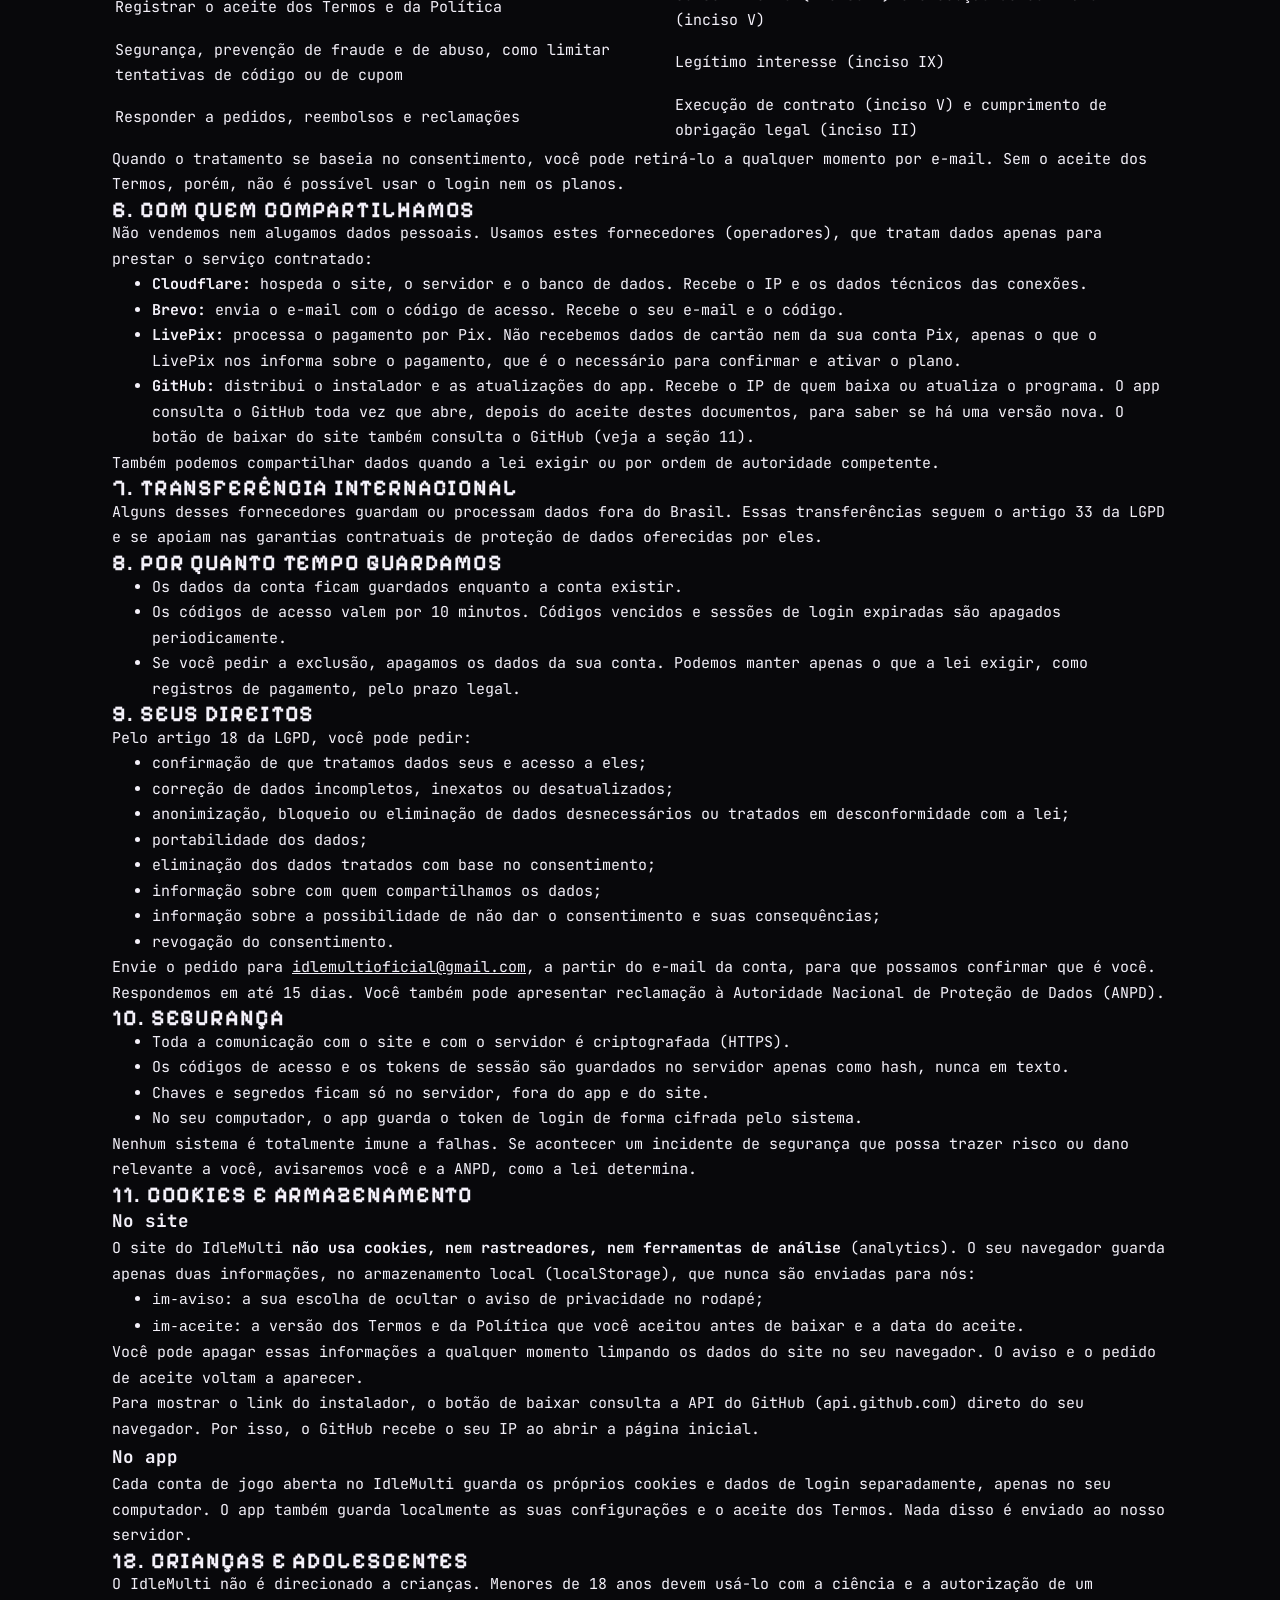
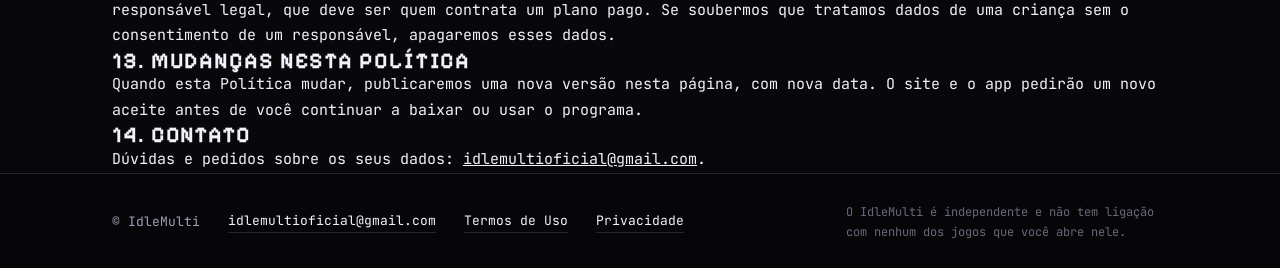
==== commit 811b5d54: "Termos e Privacidade: atualização obrigatória a cada abertura Co-Authored-By: Claude Sonnet 5.5 <nor" ====
--- a/public/privacidade.html
+++ b/public/privacidade.html
@@ -82,7 +82,7 @@
           <li><strong>E-mail:</strong> para enviar o código de acesso, identificar a sua conta e falar com você sobre ela.</li>
           <li><strong>Identificador do computador:</strong> um código aleatório criado pelo app, que não contém informação sobre você nem sobre o seu computador. Ele serve para aplicar a regra de um computador por vez nos planos pagos.</li>
           <li><strong>Plano e assinatura:</strong> qual plano você tem, a situação da assinatura e até quando o período pago vale, conforme a confirmação do LivePix.</li>
-          <li><strong>Horários de atividade:</strong> com o app aberto e logado, ele faz uma verificação periódica com o servidor para confirmar o plano. Guardamos o horário dessas verificações.</li>
+          <li><strong>Verificação periódica:</strong> com o app aberto e logado, ele consulta o servidor de tempos em tempos para confirmar o plano e qual computador está ativo. Guardamos apenas qual computador está ativo, não o histórico dessas consultas.</li>
           <li><strong>Aceite dos termos:</strong> a versão dos Termos de Uso e da Política de Privacidade que você aceitou e a data do aceite.</li>
           <li><strong>Cupons:</strong> se você usar um cupom, qual cupom foi resgatado e quando.</li>
           <li><strong>Mensagens:</strong> o conteúdo dos e-mails que você nos enviar.</li>
@@ -123,7 +123,7 @@
           <li><strong>Cloudflare:</strong> hospeda o site, o servidor e o banco de dados. Recebe o IP e os dados técnicos das conexões.</li>
           <li><strong>Brevo:</strong> envia o e-mail com o código de acesso. Recebe o seu e-mail e o código.</li>
           <li><strong>LivePix:</strong> processa o pagamento por Pix. Não recebemos dados de cartão nem da sua conta Pix, apenas o que o LivePix nos informa sobre o pagamento, que é o necessário para confirmar e ativar o plano.</li>
-          <li><strong>GitHub:</strong> distribui o instalador e as atualizações do app. Recebe o IP de quem baixa ou atualiza o programa. O botão de baixar do site também consulta o GitHub (veja a seção 11).</li>
+          <li><strong>GitHub:</strong> distribui o instalador e as atualizações do app. Recebe o IP de quem baixa ou atualiza o programa. O app consulta o GitHub toda vez que abre, depois do aceite destes documentos, para saber se há uma versão nova. O botão de baixar do site também consulta o GitHub (veja a seção 11).</li>
         </ul>
         <p>Também podemos compartilhar dados quando a lei exigir ou por ordem de autoridade competente.</p>
       </section>
--- a/public/styles.css
+++ b/public/styles.css
@@ -201,61 +201,6 @@
 .foot-in a { color: var(--text); text-decoration: none; border-bottom: 1px solid var(--line); }
 .foot-in .fine { margin: 0 0 0 auto; max-width: 46ch; }
 
-/* Páginas legais (termos.html, privacidade.html): texto longo legível */
-.doc-wrap { max-width: 820px; padding-block: 72px 96px; }
-.doc-kicker { color: var(--ring); font-size: 13px; letter-spacing: .08em; text-transform: uppercase; }
-.doc-head h1 { margin-top: 10px; font-size: clamp(30px, 5vw, 52px); }
-.doc-meta { display: flex; flex-wrap: wrap; gap: 6px 18px; margin-top: 18px; color: var(--muted); font-size: 13px; }
-.doc-meta span { padding: 3px 10px; border: 1px solid var(--line); border-radius: 6px; background: var(--surface); }
-.doc-intro { max-width: 68ch; margin-top: 22px; color: var(--muted); }
-.toc { margin-top: 40px; }
-.toc ol { margin: 0; padding-left: 0; list-style: none; columns: 2; column-gap: 32px; counter-reset: toc; font-size: 14px; }
-.toc li { counter-increment: toc; break-inside: avoid; padding: 3px 0; }
-.toc li::before { content: counter(toc) "."; display: inline-block; min-width: 2.4ch; color: var(--faint); }
-.toc a, .doc a { color: var(--text); text-decoration: none; border-bottom: 1px solid var(--ring-deep); }
-.toc a:hover, .doc a:hover { border-bottom-color: var(--ring); }
-.doc { max-width: 68ch; }
-.doc section { padding-top: 48px; }
-.doc h2 { font-size: clamp(20px, 3vw, 26px); line-height: 1.2; margin-bottom: 16px; }
-.doc h3 { margin: 22px 0 8px; font-size: 15px; color: var(--ring); }
-.doc p, .doc ul { color: #d6d2e0; }
-.doc p + p, .doc p + ul, .doc ul + p { margin-top: 14px; }
-.doc ul { padding-left: 0; list-style: none; display: grid; gap: 10px; }
-.doc ul li { position: relative; padding-left: 20px; }
-.doc ul li::before { content: ""; position: absolute; left: 2px; top: .7em; width: 6px; height: 6px; background: var(--ring); box-shadow: 0 0 8px rgba(199, 125, 240, .6); }
-.doc strong { color: var(--text); }
-.doc code { padding: 1px 6px; border: 1px solid var(--line); border-radius: 5px; background: var(--raised); font-size: .9em; }
-.doc-table { margin: 6px 0 16px; overflow-x: auto; border: 1px solid var(--line); border-radius: 12px; background: var(--surface); }
-.doc-table table { width: 100%; border-collapse: collapse; font-size: 14px; }
-.doc-table th, .doc-table td { padding: 10px 14px; text-align: left; vertical-align: top; border-top: 1px solid var(--line); }
-.doc-table thead th { border-top: 0; color: var(--faint); font-weight: 600; font-size: 12px; text-transform: uppercase; letter-spacing: .06em; }
-.doc-table td { color: #d6d2e0; }
-.foot-in a[aria-current="page"] { border-bottom-color: var(--ring); }
-
-/* Aviso de privacidade (barra fixa discreta, não bloqueia nada) */
-.privacy-bar {
-  position: fixed; z-index: 20; left: 50%; bottom: 16px; translate: -50% 0; width: min(calc(100% - 32px), 760px);
-  display: flex; align-items: center; gap: 10px 18px; padding: 12px 14px 12px 18px;
-  border: 1px solid var(--line); border-radius: 12px; background: rgba(17, 17, 22, .94); backdrop-filter: blur(10px);
-  box-shadow: 0 10px 30px rgba(0, 0, 0, .5); color: var(--muted); font-size: 13px; line-height: 1.5;
-}
-.has-privacy-bar .foot { padding-bottom: 84px; }
-.privacy-bar p { flex: 1; }
-.privacy-bar a { color: var(--text); text-decoration: none; border-bottom: 1px solid var(--ring-deep); white-space: nowrap; }
-.privacy-bar .btn { flex: none; padding: 8px 14px; font-size: 13px; }
-
-/* Diálogo de aceite antes de baixar */
-.accept { width: min(calc(100% - 32px), 480px); max-height: calc(100% - 32px); margin: auto; padding: 0; color: var(--text); border: 1px solid var(--ring-deep); border-radius: 14px; background: linear-gradient(180deg, var(--surface), #0c0c10); box-shadow: var(--glow); }
-.accept::backdrop { background: rgba(4, 4, 6, .78); backdrop-filter: blur(3px); }
-.accept-body { display: grid; gap: 16px; padding: 24px; }
-.accept h2 { font-size: 26px; }
-.accept p { color: var(--muted); font-size: 14px; }
-.accept-check { display: flex; gap: 12px; align-items: flex-start; padding: 14px; border: 1px solid var(--line); border-radius: 10px; background: var(--bg); font-size: 14px; cursor: pointer; }
-.accept-check input { flex: none; width: 18px; height: 18px; margin-top: 3px; accent-color: var(--ring); cursor: pointer; }
-.accept-check a { color: var(--text); border-bottom: 1px solid var(--ring); text-decoration: none; }
-.accept-actions { display: flex; flex-wrap: wrap; justify-content: flex-end; gap: 10px; }
-.accept .btn:disabled { opacity: .45; cursor: not-allowed; box-shadow: none; }
-
 /* Responsivo */
 @media (max-width: 960px) {
   .hero-in { grid-template-columns: 1fr; gap: 44px; padding-bottom: 72px; }
@@ -276,11 +221,6 @@
   .win-body { grid-template-columns: 1fr; }
   .win-side { display: none; }
   .win-grid { grid-template-columns: 1fr; }
-  .doc-wrap { padding-block: 48px 72px; }
-  .toc ol { columns: 1; }
-  .privacy-bar { flex-wrap: wrap; bottom: 10px; }
-  .privacy-bar .btn { margin-left: auto; }
-  .has-privacy-bar .foot { padding-bottom: 120px; }
 }
 
 @media (prefers-reduced-motion: reduce) {
